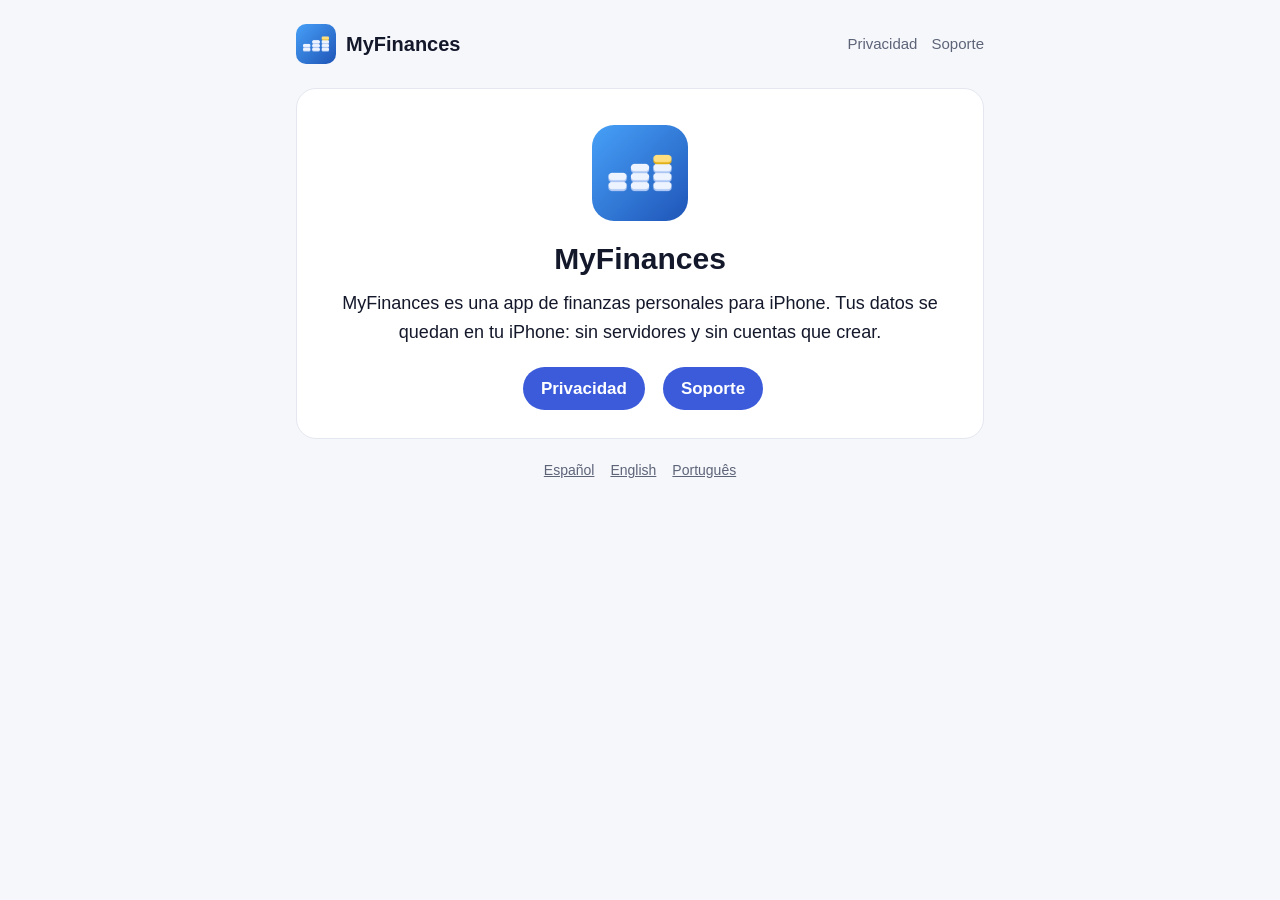
==== index.html @ 169abec6 "Páginas de privacidad y soporte de MyFinances (es, en, pt) Co-Authored-By: Claude Opus 5.5 <noreply@" ====
<!doctype html>
<html lang="es">
<head>
<meta charset="utf-8">
<meta name="viewport" content="width=device-width, initial-scale=1">
<title>MyFinances</title>
<meta name="description" content="Tus cuentas, tarjetas e inversiones en un solo lugar, al día con tus correos y extractos.">
<link rel="icon" href="icon.png">
<link rel="stylesheet" href="style.css">
</head>
<body><div class="wrap">
<header><a class="brand" href=""><img src="icon.png" alt="">MyFinances</a><nav><a class="" href="privacidad/">Privacidad</a><a class="" href="soporte/">Soporte</a></nav></header>
<main><div class="hero"><img src="icon.png" alt=""><h1>MyFinances</h1>
<p class="lead">MyFinances es una app de finanzas personales para iPhone. Tus datos se quedan en tu iPhone: sin servidores y sin cuentas que crear.</p>
<div class="links"><a class="button" href="privacidad/">Privacidad</a><a class="button" href="soporte/">Soporte</a></div></div></main>
<p class="langs"><a href="" hreflang="es">Español</a><a href="en/" hreflang="en">English</a><a href="pt/" hreflang="pt">Português</a></p>
</div></body>
</html>
---- style.css ----
:root{--bg:#f6f7fb;--card:#fff;--text:#14182b;--muted:#5d6478;--accent:#3b5bdb;--line:#e4e7f0}
@media (prefers-color-scheme:dark){:root{--bg:#0b0e1a;--card:#151a2c;--text:#eef0f7;--muted:#9aa2b8;--accent:#7f9cff;--line:#262c42}}
*{box-sizing:border-box}
body{margin:0;background:var(--bg);color:var(--text);font:17px/1.6 -apple-system,BlinkMacSystemFont,"Segoe UI",Roboto,sans-serif;-webkit-text-size-adjust:100%}
.wrap{max-width:720px;margin:0 auto;padding:24px 16px 64px}
header{display:flex;align-items:center;gap:12px;flex-wrap:wrap;margin-bottom:24px}
header a.brand{display:flex;align-items:center;gap:10px;color:var(--text);text-decoration:none;font-weight:700;font-size:20px;margin-right:auto}
header img{width:40px;height:40px;border-radius:10px}
nav a{color:var(--muted);text-decoration:none;margin-left:14px;font-size:15px}
nav a.on{color:var(--accent);font-weight:600}
main{background:var(--card);border:1px solid var(--line);border-radius:20px;padding:28px 24px}
h1{font-size:30px;line-height:1.2;margin:0 0 12px}
h2{font-size:19px;margin:28px 0 6px}
p{margin:8px 0}
.lead{font-size:18px}
.note,.updated{color:var(--muted);font-size:14px}
a{color:var(--accent)}
.button{display:inline-block;background:var(--accent);color:#fff;text-decoration:none;padding:8px 18px;border-radius:999px;font-weight:600;margin-left:6px}
details{border-top:1px solid var(--line);padding:12px 0}
summary{cursor:pointer;font-weight:600}
.langs{margin-top:20px;text-align:center;font-size:14px;color:var(--muted)}
.langs a{color:var(--muted);margin:0 8px}
.hero{text-align:center}
.hero img{width:96px;height:96px;border-radius:22px;margin:8px 0 12px}
.links{display:flex;gap:12px;justify-content:center;margin-top:20px;flex-wrap:wrap}
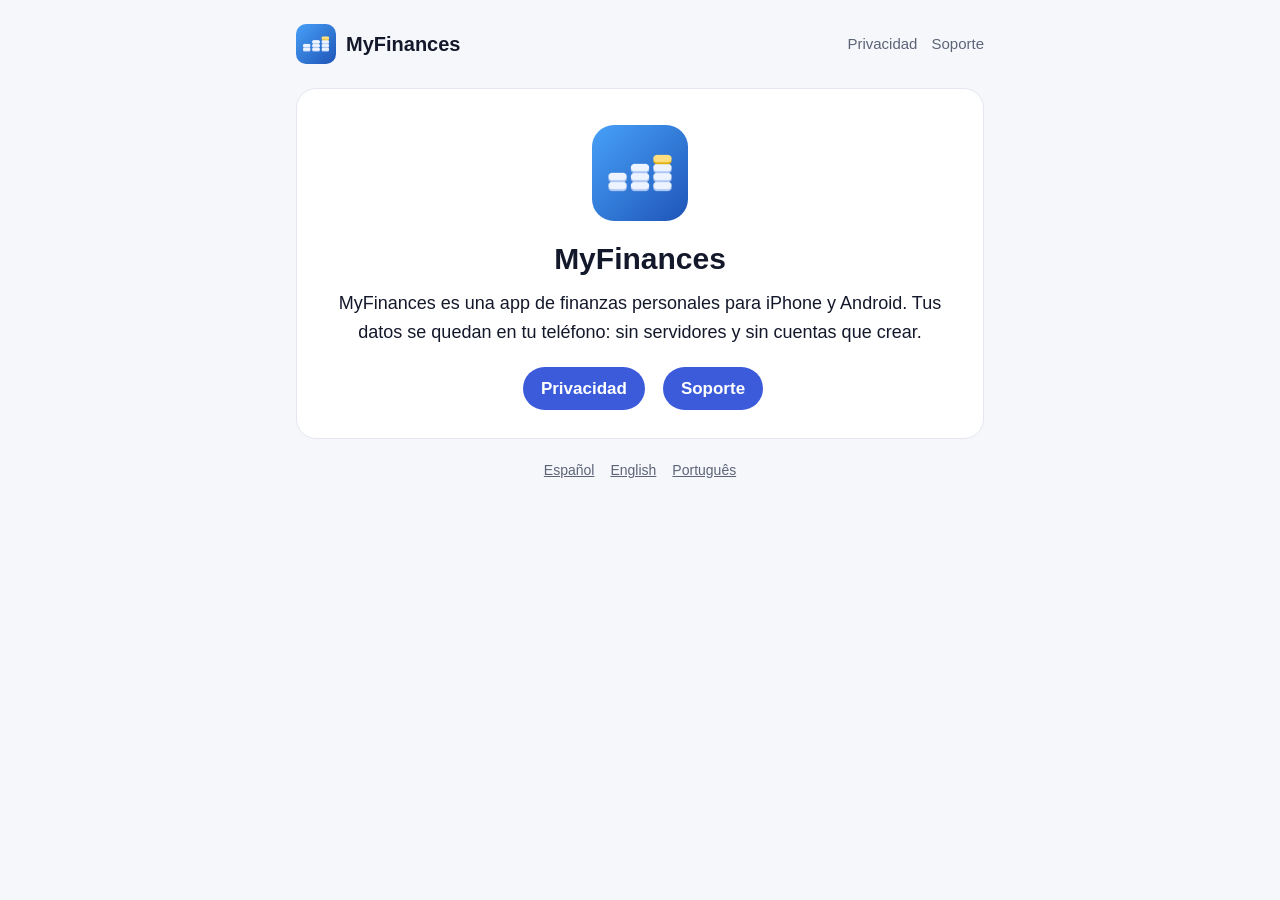
==== commit 55586aef: "Privacidad: sección de Android (datos en el teléfono, lectura opcional de notificaciones de bancos, " ====
--- a/index.html
+++ b/index.html
@@ -11,7 +11,7 @@
 <body><div class="wrap">
 <header><a class="brand" href=""><img src="icon.png" alt="">MyFinances</a><nav><a class="" href="privacidad/">Privacidad</a><a class="" href="soporte/">Soporte</a></nav></header>
 <main><div class="hero"><img src="icon.png" alt=""><h1>MyFinances</h1>
-<p class="lead">MyFinances es una app de finanzas personales para iPhone. Tus datos se quedan en tu iPhone: sin servidores y sin cuentas que crear.</p>
+<p class="lead">MyFinances es una app de finanzas personales para iPhone y Android. Tus datos se quedan en tu teléfono: sin servidores y sin cuentas que crear.</p>
 <div class="links"><a class="button" href="privacidad/">Privacidad</a><a class="button" href="soporte/">Soporte</a></div></div></main>
 <p class="langs"><a href="" hreflang="es">Español</a><a href="en/" hreflang="en">English</a><a href="pt/" hreflang="pt">Português</a></p>
 </div></body>
